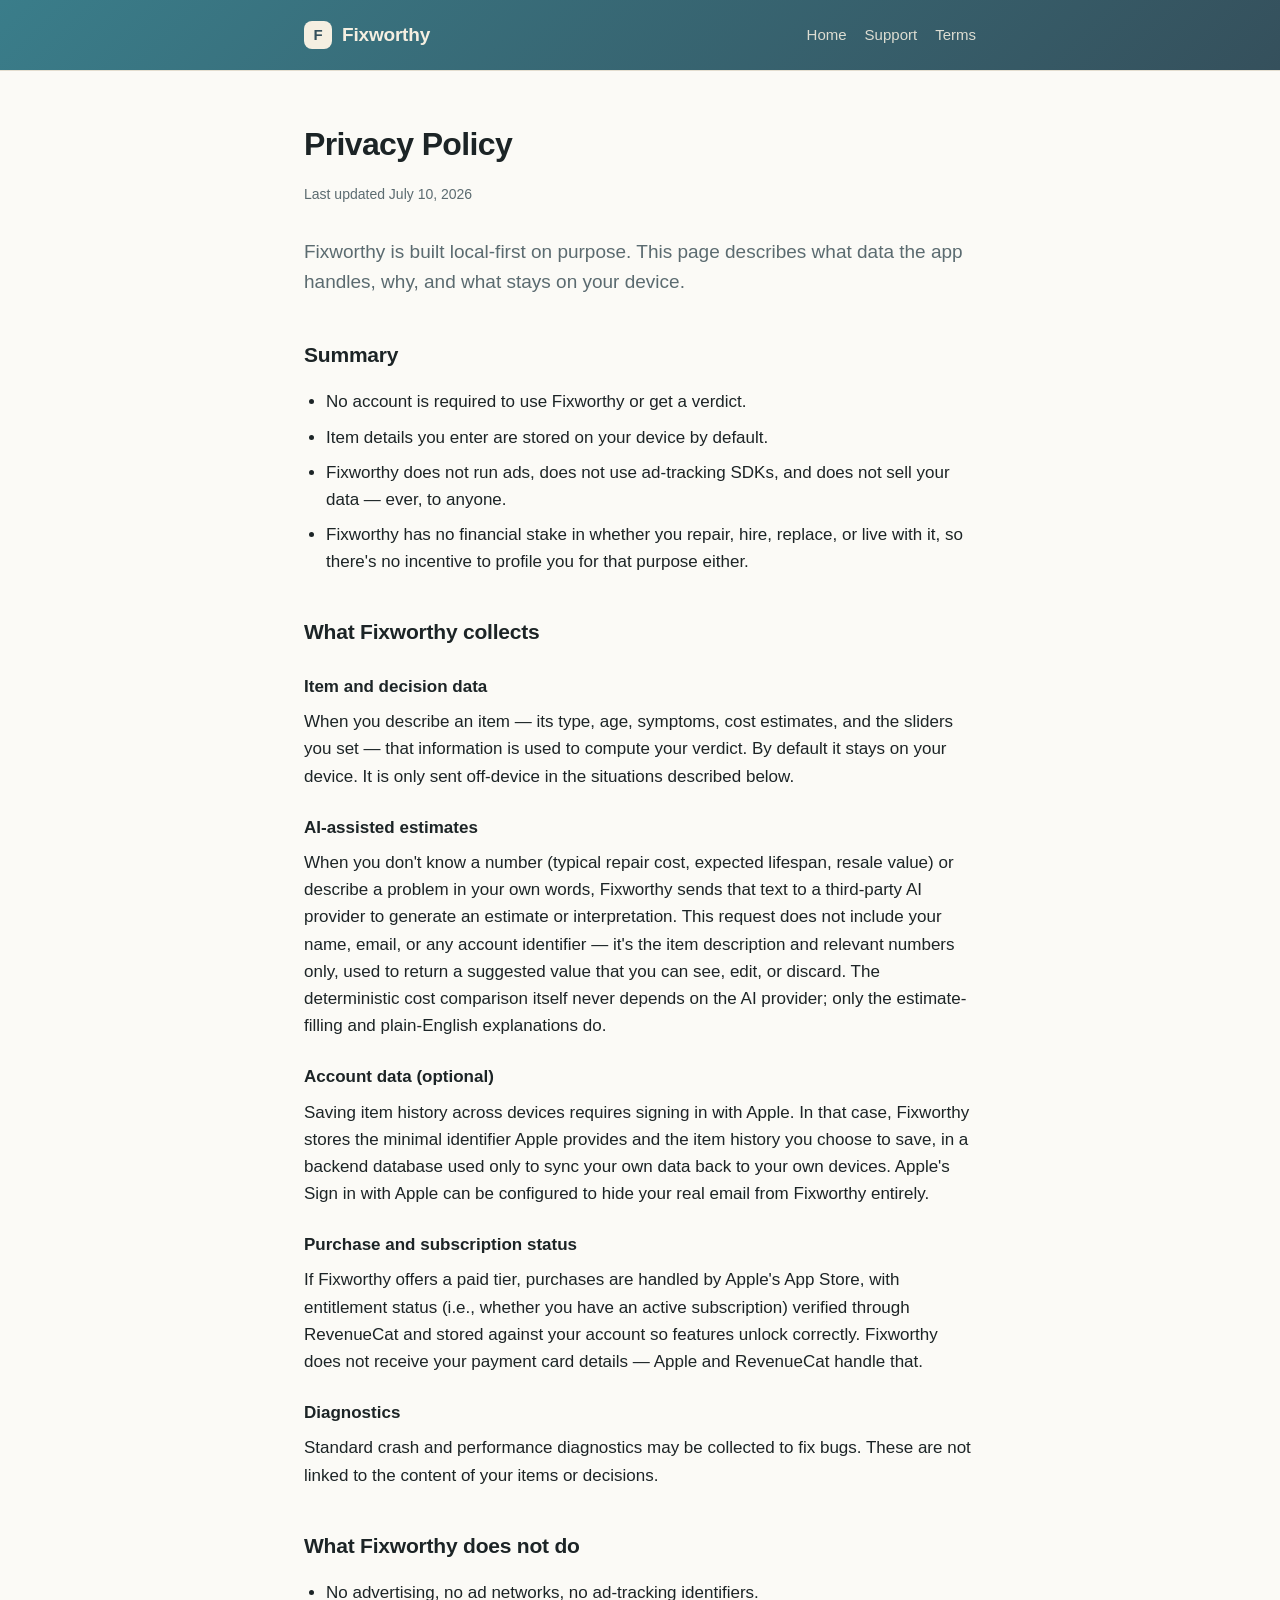
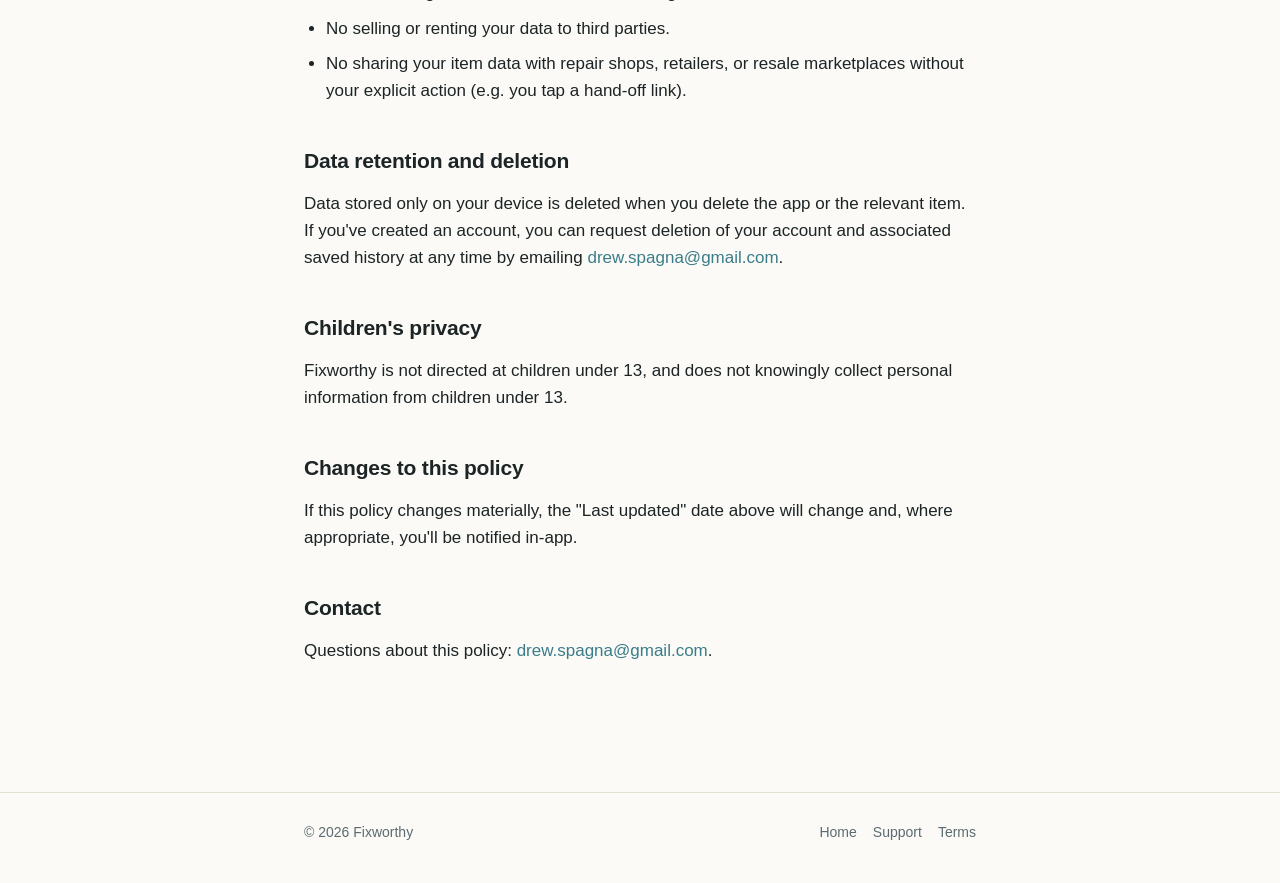
==== privacy.html @ 5b5fe251 "Add site pages: index, support, privacy, terms" ====
<!DOCTYPE html>
<html lang="en">
<head>
<meta charset="UTF-8">
<meta name="viewport" content="width=device-width, initial-scale=1.0">
<title>Privacy Policy — Fixworthy</title>
<meta name="description" content="How Fixworthy collects, uses, and protects your data.">
<link rel="stylesheet" href="style.css">
</head>
<body>

<header class="site">
  <div class="wrap">
    <div class="brand"><span class="mark">F</span> Fixworthy</div>
    <nav>
      <a href="index.html">Home</a>
      <a href="support.html">Support</a>
      <a href="terms.html">Terms</a>
    </nav>
  </div>
</header>

<main>
  <h1>Privacy Policy</h1>
  <p class="updated">Last updated July 10, 2026</p>

  <p class="lede">
    Fixworthy is built local-first on purpose. This page describes what data
    the app handles, why, and what stays on your device.
  </p>

  <h2>Summary</h2>
  <ul>
    <li>No account is required to use Fixworthy or get a verdict.</li>
    <li>Item details you enter are stored on your device by default.</li>
    <li>Fixworthy does not run ads, does not use ad-tracking SDKs, and does not sell your data — ever, to anyone.</li>
    <li>Fixworthy has no financial stake in whether you repair, hire, replace, or live with it, so there's no incentive to profile you for that purpose either.</li>
  </ul>

  <h2>What Fixworthy collects</h2>

  <h3>Item and decision data</h3>
  <p>
    When you describe an item — its type, age, symptoms, cost estimates, and
    the sliders you set — that information is used to compute your verdict.
    By default it stays on your device. It is only sent off-device in the
    situations described below.
  </p>

  <h3>AI-assisted estimates</h3>
  <p>
    When you don't know a number (typical repair cost, expected lifespan,
    resale value) or describe a problem in your own words, Fixworthy sends
    that text to a third-party AI provider to generate an estimate or
    interpretation. This request does not include your name, email, or any
    account identifier — it's the item description and relevant numbers only,
    used to return a suggested value that you can see, edit, or discard. The
    deterministic cost comparison itself never depends on the AI provider;
    only the estimate-filling and plain-English explanations do.
  </p>

  <h3>Account data (optional)</h3>
  <p>
    Saving item history across devices requires signing in with Apple. In that
    case, Fixworthy stores the minimal identifier Apple provides and the item
    history you choose to save, in a backend database used only to sync your
    own data back to your own devices. Apple's Sign in with Apple can be
    configured to hide your real email from Fixworthy entirely.
  </p>

  <h3>Purchase and subscription status</h3>
  <p>
    If Fixworthy offers a paid tier, purchases are handled by Apple's App
    Store, with entitlement status (i.e., whether you have an active
    subscription) verified through RevenueCat and stored against your account
    so features unlock correctly. Fixworthy does not receive your payment
    card details — Apple and RevenueCat handle that.
  </p>

  <h3>Diagnostics</h3>
  <p>
    Standard crash and performance diagnostics may be collected to fix bugs.
    These are not linked to the content of your items or decisions.
  </p>

  <h2>What Fixworthy does not do</h2>
  <ul>
    <li>No advertising, no ad networks, no ad-tracking identifiers.</li>
    <li>No selling or renting your data to third parties.</li>
    <li>No sharing your item data with repair shops, retailers, or resale marketplaces without your explicit action (e.g. you tap a hand-off link).</li>
  </ul>

  <h2>Data retention and deletion</h2>
  <p>
    Data stored only on your device is deleted when you delete the app or the
    relevant item. If you've created an account, you can request deletion of
    your account and associated saved history at any time by emailing
    <a href="mailto:drew.spagna@gmail.com">drew.spagna@gmail.com</a>.
  </p>

  <h2>Children's privacy</h2>
  <p>
    Fixworthy is not directed at children under 13, and does not knowingly
    collect personal information from children under 13.
  </p>

  <h2>Changes to this policy</h2>
  <p>
    If this policy changes materially, the "Last updated" date above will
    change and, where appropriate, you'll be notified in-app.
  </p>

  <h2>Contact</h2>
  <p>
    Questions about this policy: <a href="mailto:drew.spagna@gmail.com">drew.spagna@gmail.com</a>.
  </p>
</main>

<footer class="site">
  <div class="wrap">
    <div>&copy; 2026 Fixworthy</div>
    <nav>
      <a href="index.html">Home</a>
      <a href="support.html">Support</a>
      <a href="terms.html">Terms</a>
    </nav>
  </div>
</footer>

</body>
</html>
---- style.css ----
:root {
  --teal: #3A7D8A;
  --slate: #35505C;
  --cream: #F5EFE1;
  --ink: #1c2426;
  --muted: #5b6b70;
  --border: #e4ded0;
  --bg: #fbfaf6;
  --max: 720px;
}

* { box-sizing: border-box; }

html { -webkit-text-size-adjust: 100%; }

body {
  margin: 0;
  background: var(--bg);
  color: var(--ink);
  font-family: -apple-system, BlinkMacSystemFont, "Segoe UI", Roboto, Helvetica, Arial, sans-serif;
  line-height: 1.6;
  font-size: 17px;
}

a { color: var(--teal); text-decoration: none; }
a:hover { text-decoration: underline; }

header.site {
  border-bottom: 1px solid var(--border);
  background: linear-gradient(135deg, var(--teal), var(--slate));
}

header.site .wrap {
  max-width: var(--max);
  margin: 0 auto;
  padding: 20px 24px;
  display: flex;
  align-items: center;
  justify-content: space-between;
}

header.site .brand {
  display: flex;
  align-items: center;
  gap: 10px;
  color: var(--cream);
  font-weight: 700;
  font-size: 19px;
  letter-spacing: -0.01em;
}

header.site .mark {
  width: 28px;
  height: 28px;
  border-radius: 8px;
  background: var(--cream);
  color: var(--slate);
  display: flex;
  align-items: center;
  justify-content: center;
  font-weight: 800;
  font-size: 15px;
  flex: none;
}

header.site nav {
  display: flex;
  gap: 18px;
  font-size: 15px;
}

header.site nav a {
  color: var(--cream);
  opacity: 0.88;
}
header.site nav a:hover { opacity: 1; }

main {
  max-width: var(--max);
  margin: 0 auto;
  padding: 48px 24px 72px;
}

h1 {
  font-size: 32px;
  letter-spacing: -0.02em;
  margin: 0 0 12px;
}

h2 {
  font-size: 21px;
  margin: 40px 0 12px;
  letter-spacing: -0.01em;
}

h3 {
  font-size: 17px;
  margin: 24px 0 8px;
}

p { margin: 0 0 16px; color: var(--ink); }
.muted { color: var(--muted); }

.lede {
  font-size: 19px;
  color: var(--muted);
  margin-bottom: 28px;
}

.card {
  background: #fff;
  border: 1px solid var(--border);
  border-radius: 14px;
  padding: 24px;
  margin: 16px 0;
}

.badge {
  display: inline-block;
  background: rgba(58, 125, 138, 0.1);
  color: var(--teal);
  border: 1px solid rgba(58, 125, 138, 0.25);
  border-radius: 999px;
  padding: 5px 14px;
  font-size: 13px;
  font-weight: 600;
  margin-bottom: 20px;
}

.paths {
  display: grid;
  grid-template-columns: repeat(2, 1fr);
  gap: 12px;
  margin: 24px 0 32px;
}
@media (max-width: 480px) {
  .paths { grid-template-columns: 1fr; }
}

.path {
  border: 1px solid var(--border);
  border-radius: 12px;
  padding: 16px 18px;
  background: #fff;
}
.path .name {
  font-weight: 700;
  font-size: 15px;
  margin-bottom: 4px;
}
.path .desc {
  font-size: 14px;
  color: var(--muted);
}

.cta {
  display: inline-block;
  background: var(--slate);
  color: var(--cream);
  padding: 13px 26px;
  border-radius: 10px;
  font-weight: 600;
  font-size: 15px;
}
.cta:hover { text-decoration: none; background: var(--teal); }

ul, ol { padding-left: 22px; }
li { margin-bottom: 8px; }

hr {
  border: none;
  border-top: 1px solid var(--border);
  margin: 32px 0;
}

footer.site {
  border-top: 1px solid var(--border);
  margin-top: 40px;
}
footer.site .wrap {
  max-width: var(--max);
  margin: 0 auto;
  padding: 28px 24px 40px;
  display: flex;
  justify-content: space-between;
  flex-wrap: wrap;
  gap: 12px;
  font-size: 14px;
  color: var(--muted);
}
footer.site nav { display: flex; gap: 16px; }
footer.site nav a { color: var(--muted); }

.updated {
  font-size: 14px;
  color: var(--muted);
  margin-bottom: 32px;
}

code {
  background: rgba(53, 80, 92, 0.08);
  padding: 1px 6px;
  border-radius: 4px;
  font-size: 0.92em;
}
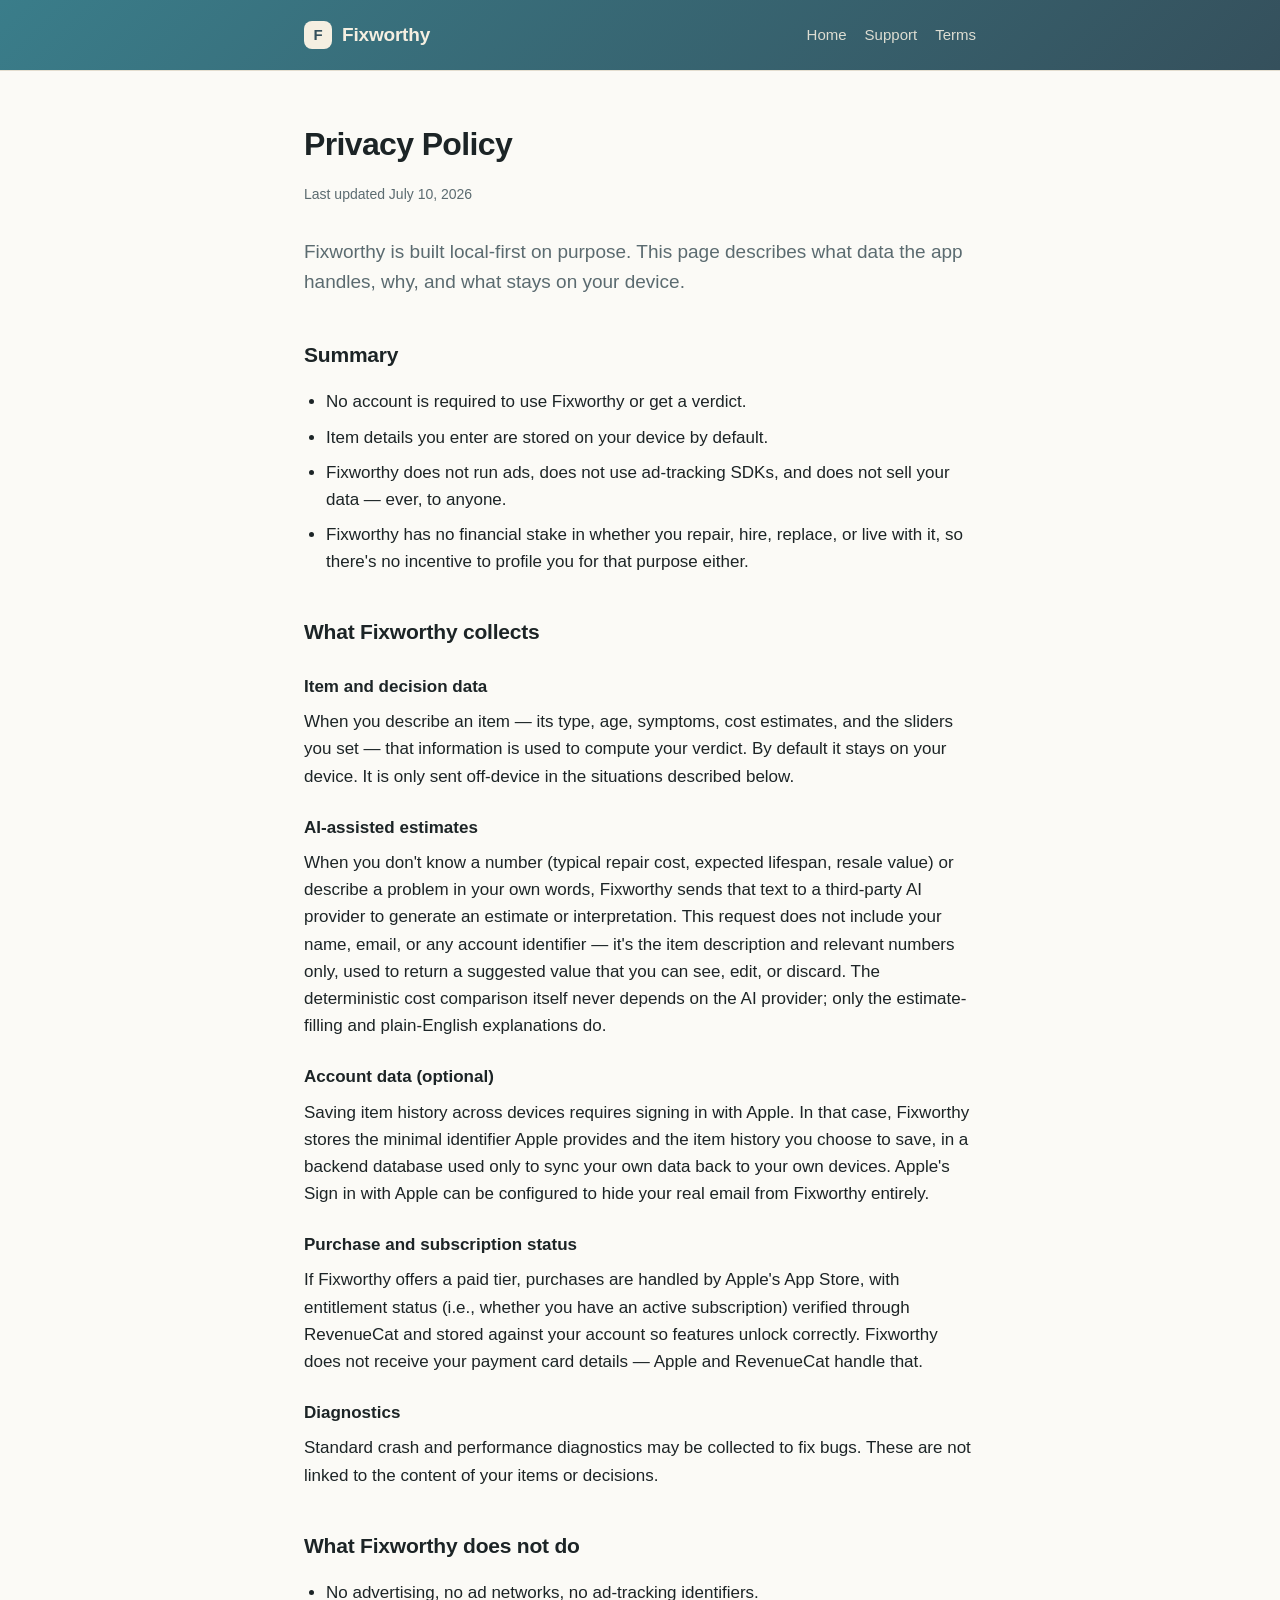
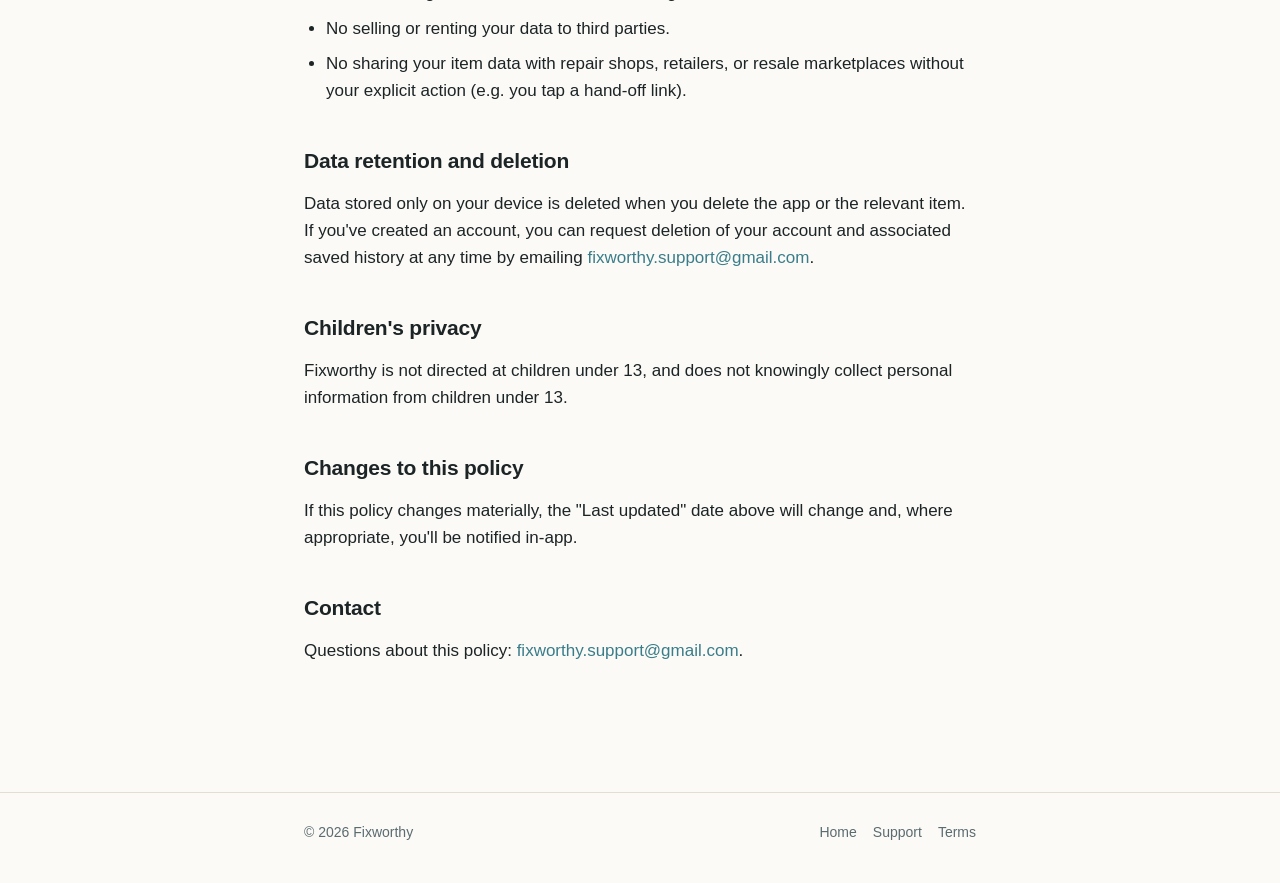
==== commit ef39bdb9: "Update support email to fixworthy.support@gmail.com" ====
--- a/privacy.html
+++ b/privacy.html
@@ -95,7 +95,7 @@
     Data stored only on your device is deleted when you delete the app or the
     relevant item. If you've created an account, you can request deletion of
     your account and associated saved history at any time by emailing
-    <a href="mailto:drew.spagna@gmail.com">drew.spagna@gmail.com</a>.
+    <a href="mailto:fixworthy.support@gmail.com">fixworthy.support@gmail.com</a>.
   </p>
 
   <h2>Children's privacy</h2>
@@ -112,7 +112,7 @@
 
   <h2>Contact</h2>
   <p>
-    Questions about this policy: <a href="mailto:drew.spagna@gmail.com">drew.spagna@gmail.com</a>.
+    Questions about this policy: <a href="mailto:fixworthy.support@gmail.com">fixworthy.support@gmail.com</a>.
   </p>
 </main>
 
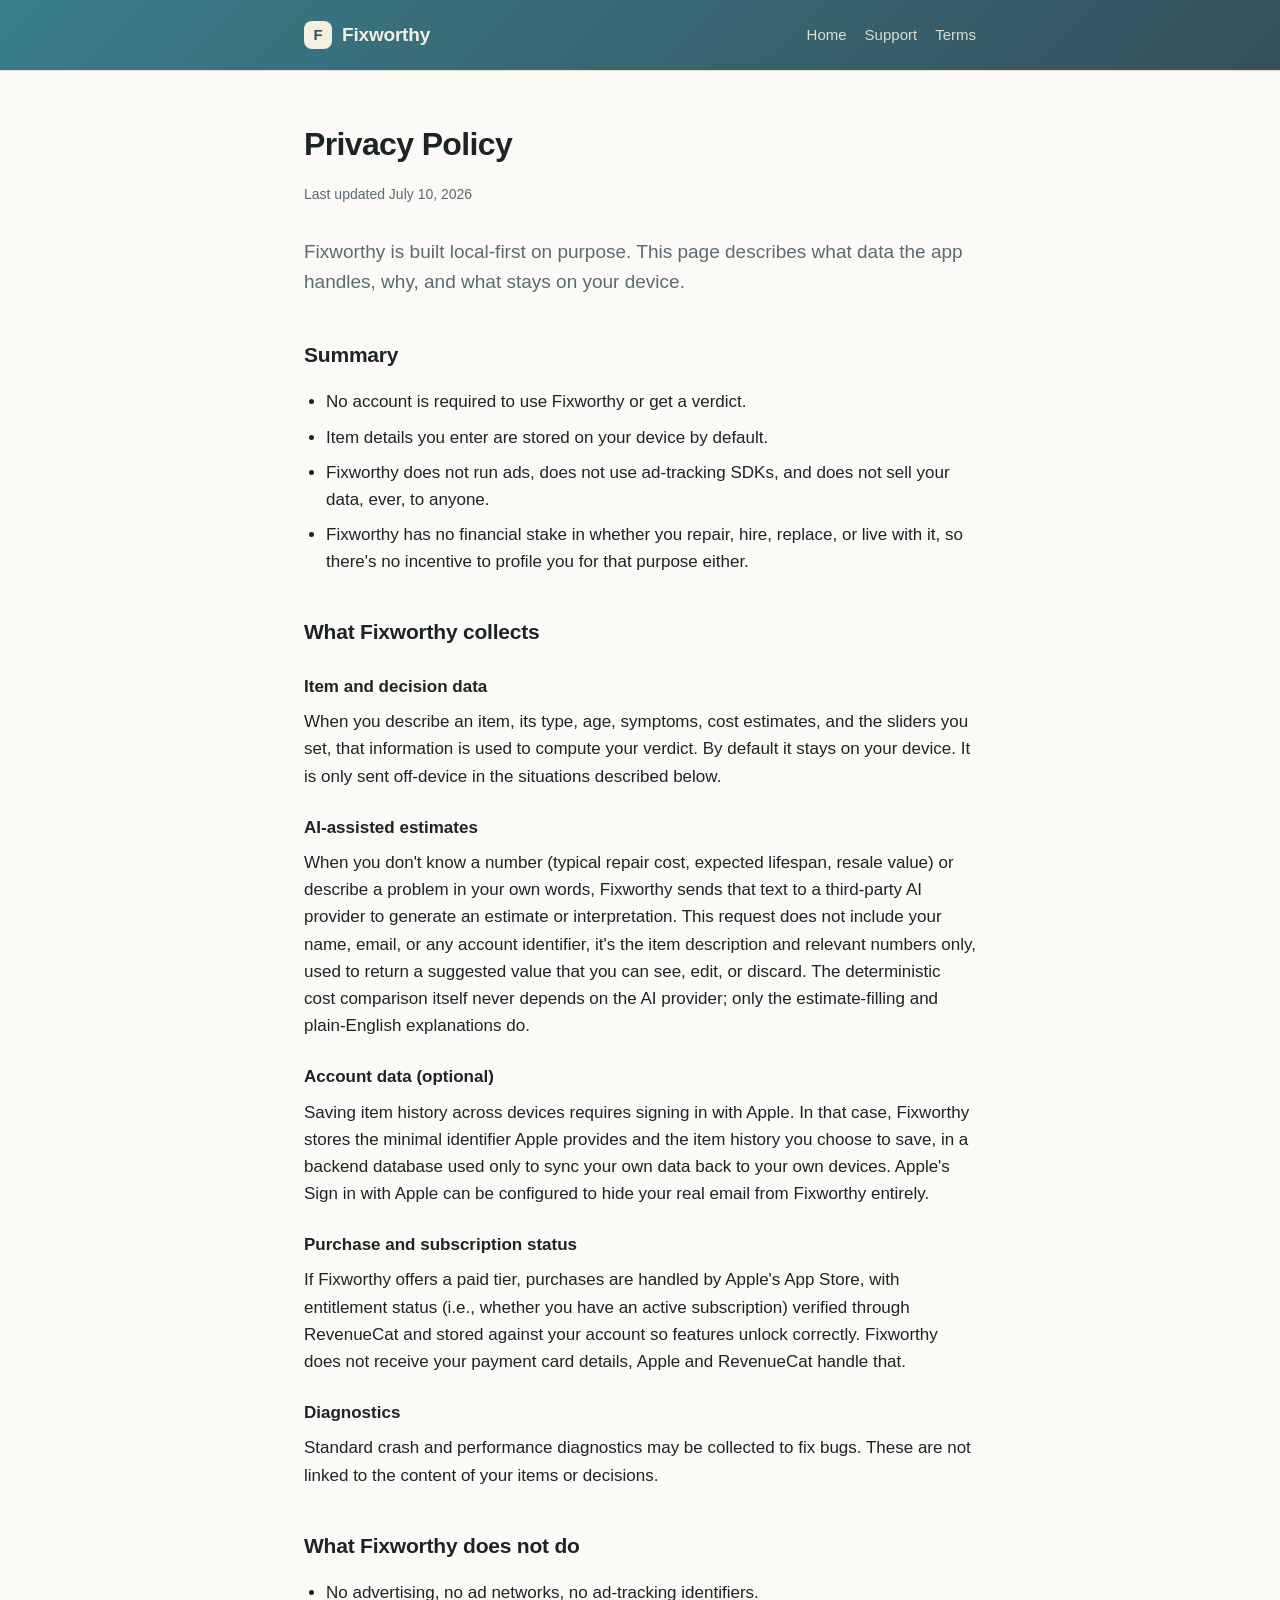
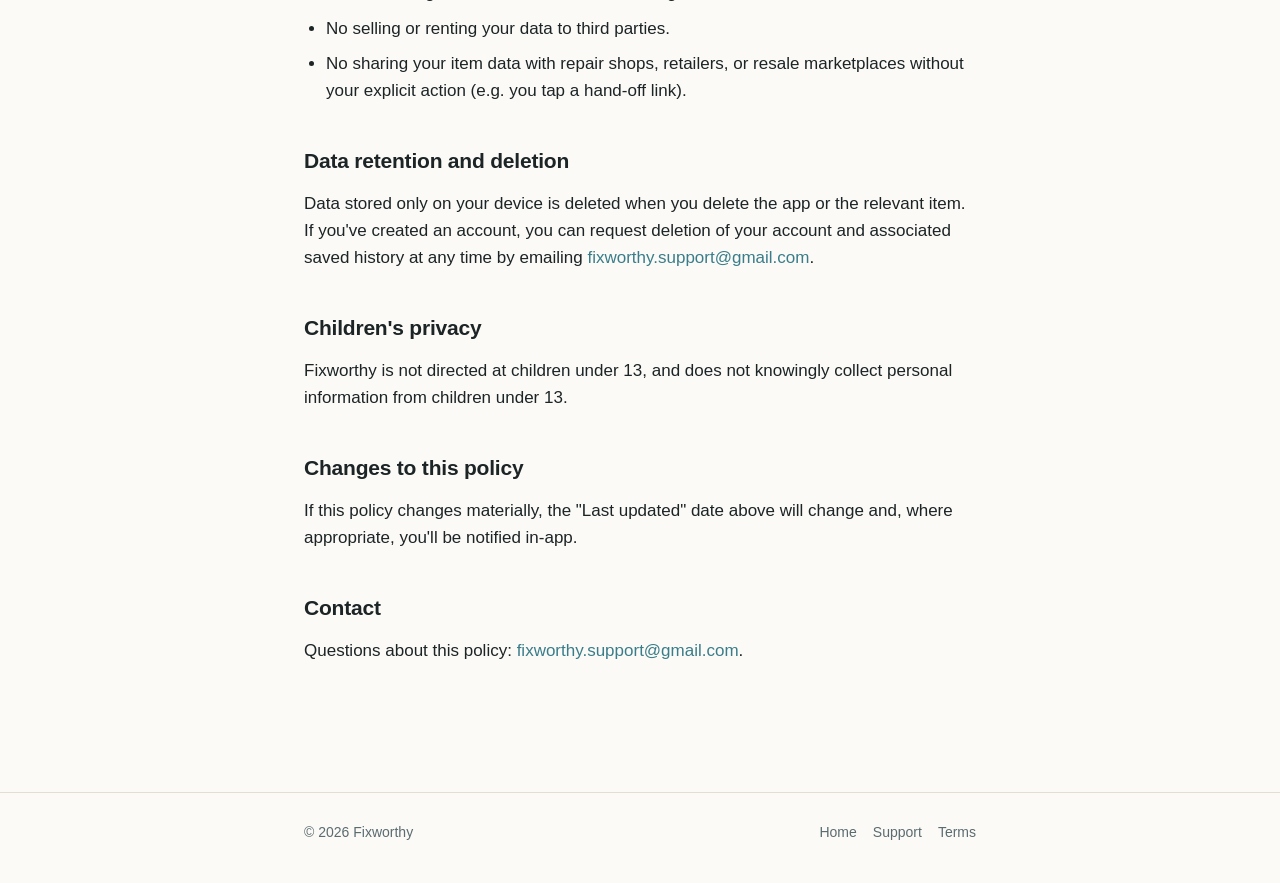
==== commit 411e61ea: "Remove em dashes from pages" ====
--- a/privacy.html
+++ b/privacy.html
@@ -3,7 +3,7 @@
 <head>
 <meta charset="UTF-8">
 <meta name="viewport" content="width=device-width, initial-scale=1.0">
-<title>Privacy Policy — Fixworthy</title>
+<title>Privacy Policy - Fixworthy</title>
 <meta name="description" content="How Fixworthy collects, uses, and protects your data.">
 <link rel="stylesheet" href="style.css">
 </head>
@@ -33,7 +33,7 @@
   <ul>
     <li>No account is required to use Fixworthy or get a verdict.</li>
     <li>Item details you enter are stored on your device by default.</li>
-    <li>Fixworthy does not run ads, does not use ad-tracking SDKs, and does not sell your data — ever, to anyone.</li>
+    <li>Fixworthy does not run ads, does not use ad-tracking SDKs, and does not sell your data, ever, to anyone.</li>
     <li>Fixworthy has no financial stake in whether you repair, hire, replace, or live with it, so there's no incentive to profile you for that purpose either.</li>
   </ul>
 
@@ -41,8 +41,8 @@
 
   <h3>Item and decision data</h3>
   <p>
-    When you describe an item — its type, age, symptoms, cost estimates, and
-    the sliders you set — that information is used to compute your verdict.
+    When you describe an item, its type, age, symptoms, cost estimates, and
+    the sliders you set, that information is used to compute your verdict.
     By default it stays on your device. It is only sent off-device in the
     situations described below.
   </p>
@@ -53,7 +53,7 @@
     resale value) or describe a problem in your own words, Fixworthy sends
     that text to a third-party AI provider to generate an estimate or
     interpretation. This request does not include your name, email, or any
-    account identifier — it's the item description and relevant numbers only,
+    account identifier, it's the item description and relevant numbers only,
     used to return a suggested value that you can see, edit, or discard. The
     deterministic cost comparison itself never depends on the AI provider;
     only the estimate-filling and plain-English explanations do.
@@ -74,7 +74,7 @@
     Store, with entitlement status (i.e., whether you have an active
     subscription) verified through RevenueCat and stored against your account
     so features unlock correctly. Fixworthy does not receive your payment
-    card details — Apple and RevenueCat handle that.
+    card details, Apple and RevenueCat handle that.
   </p>
 
   <h3>Diagnostics</h3>
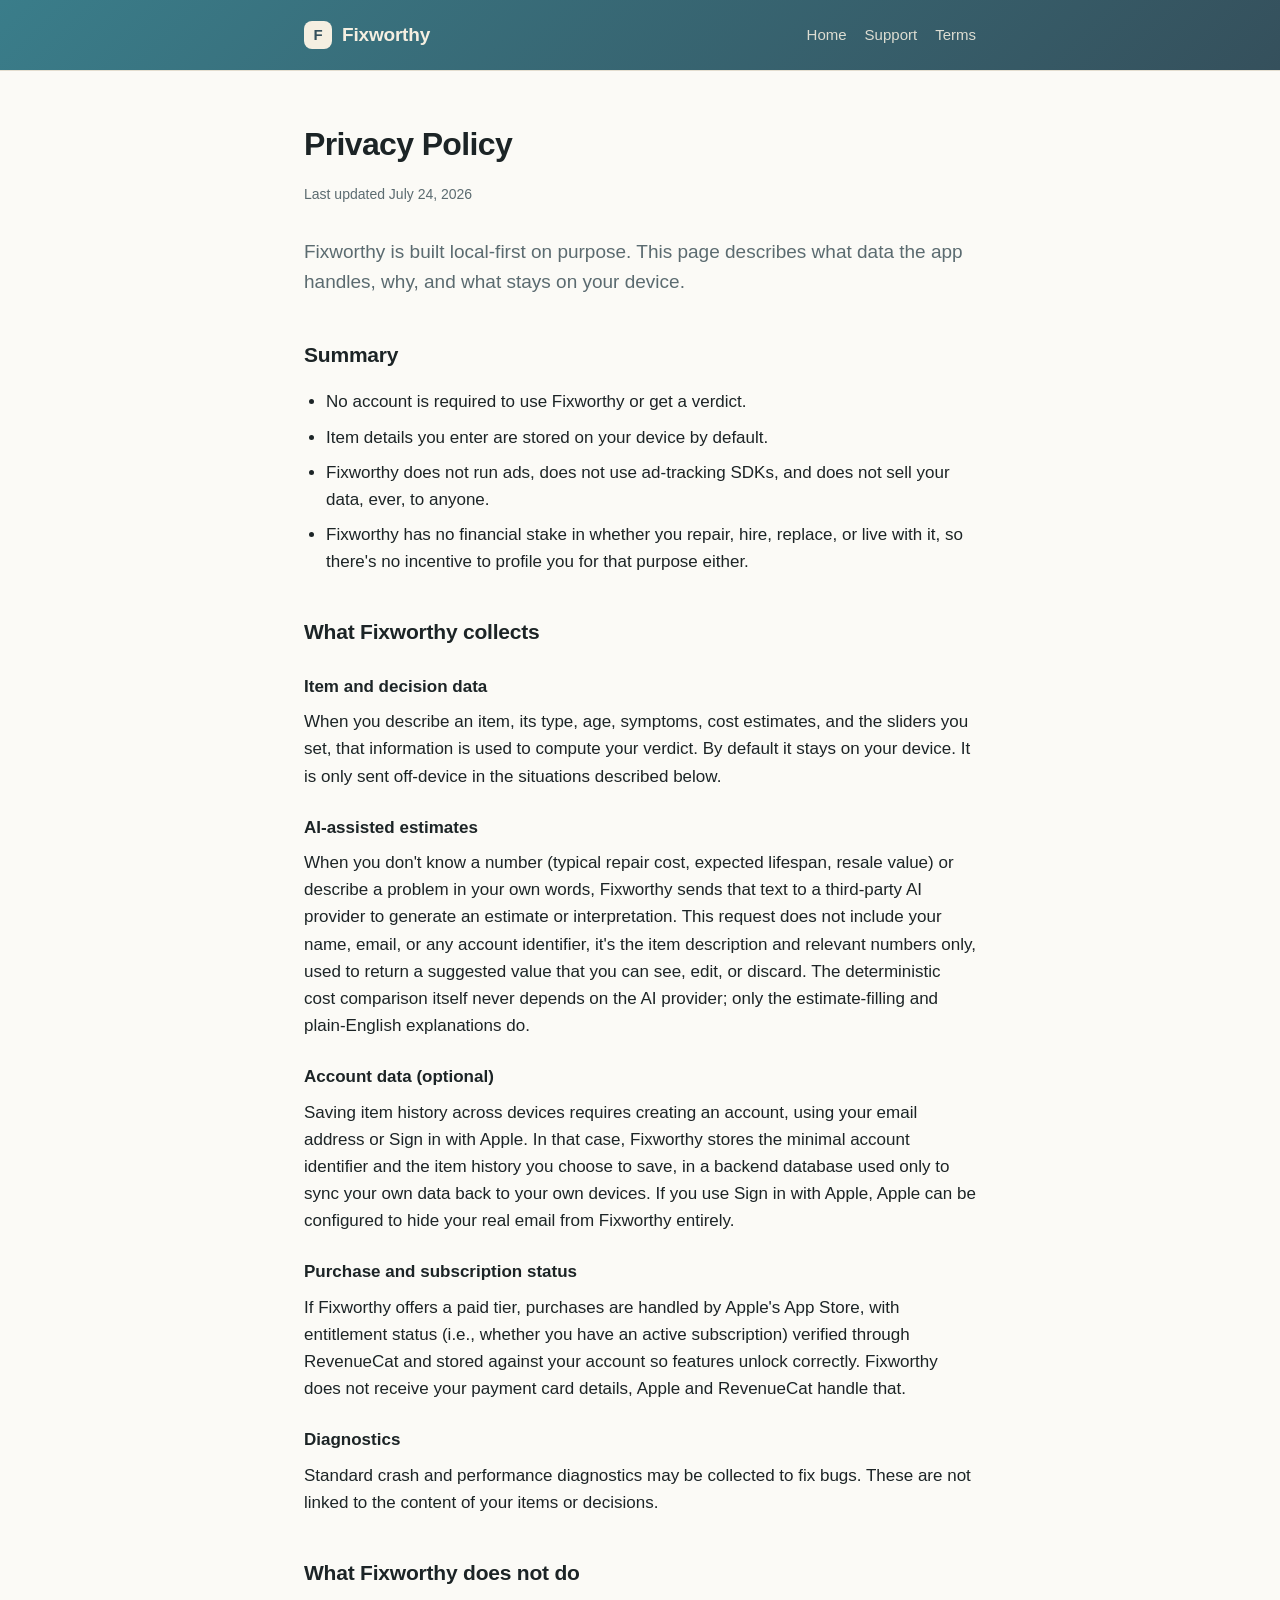
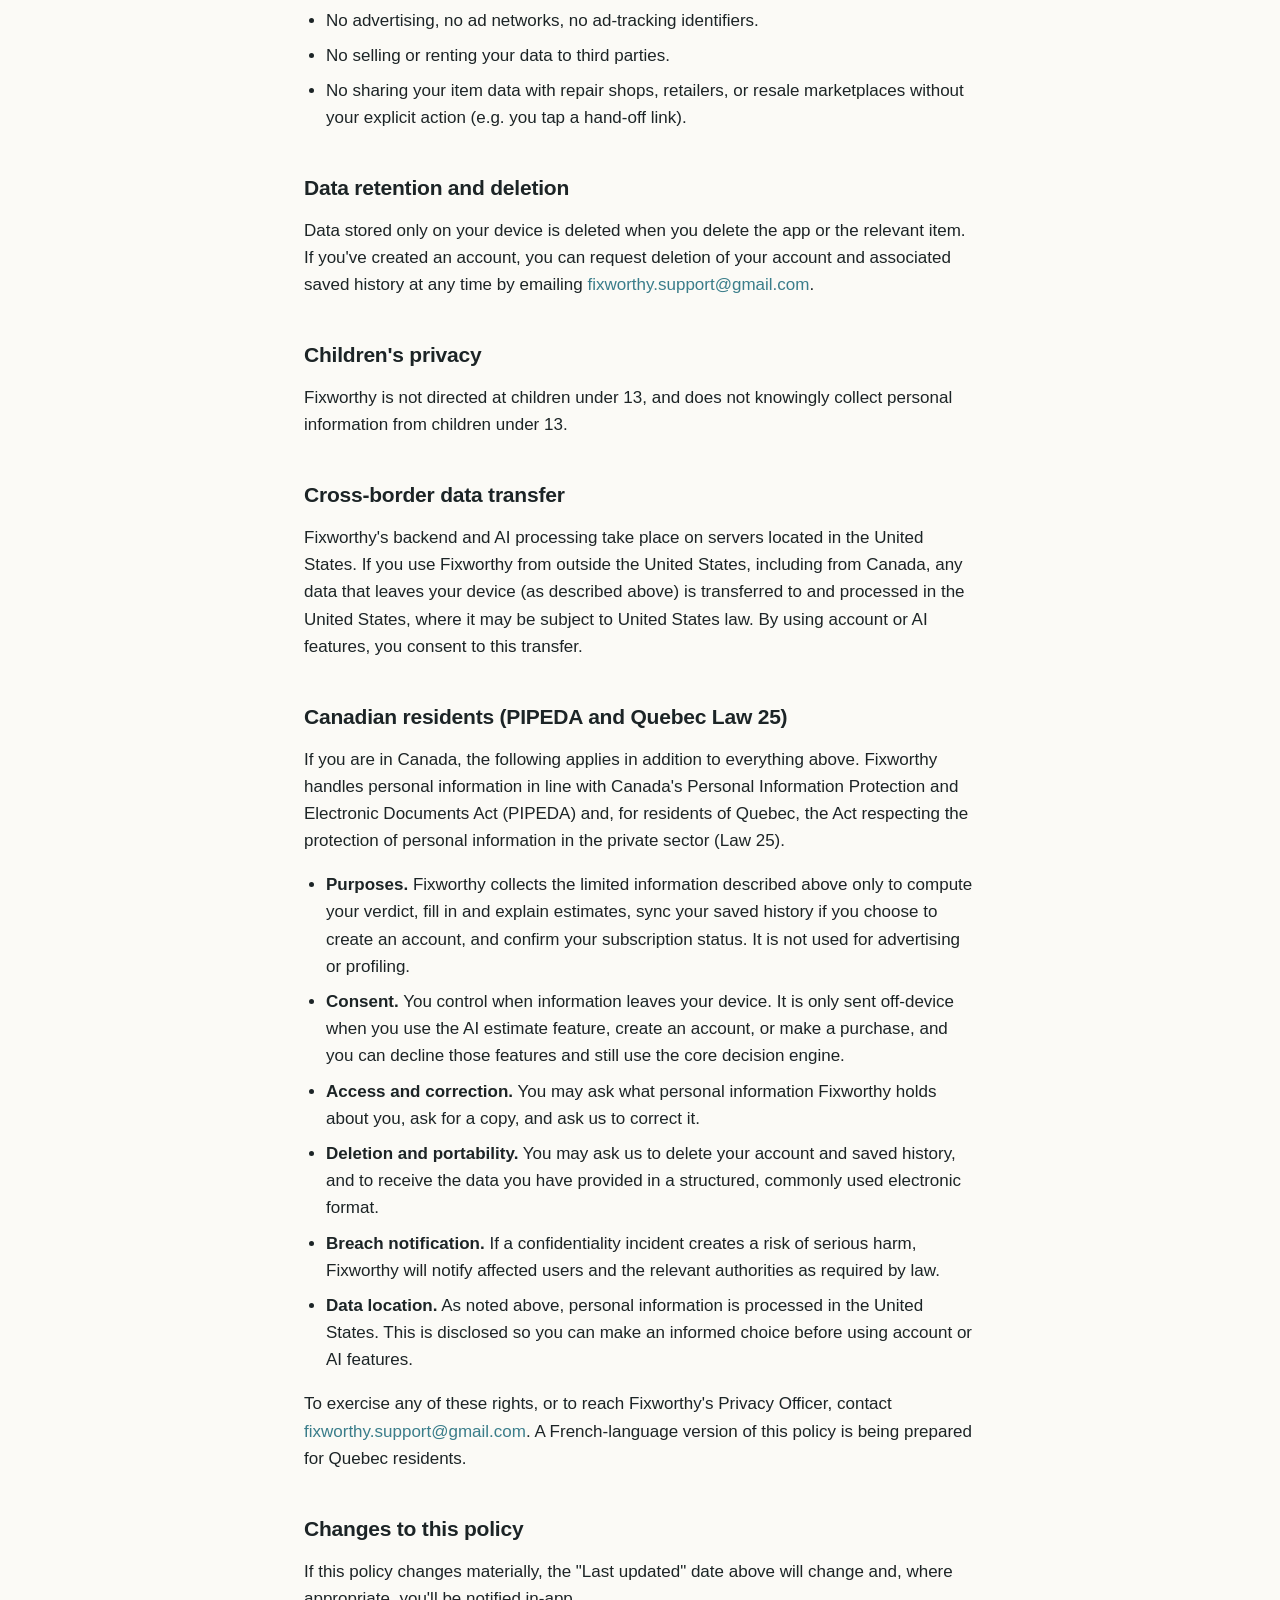
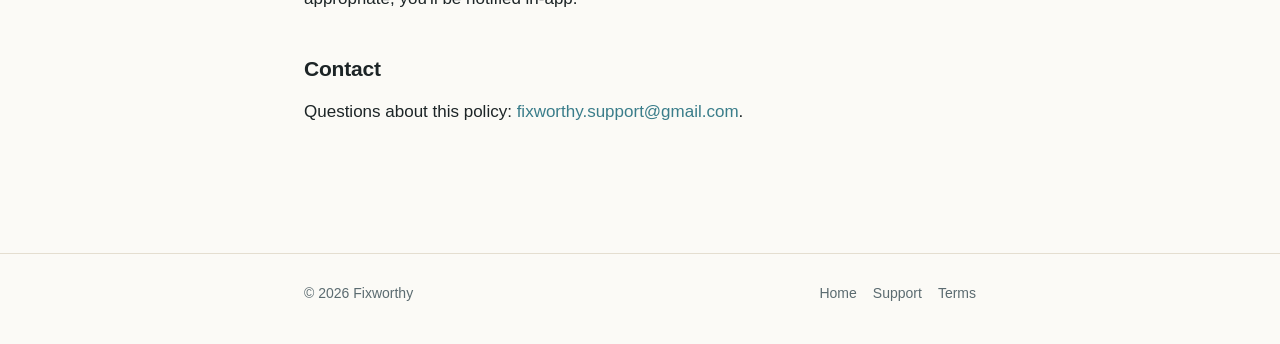
==== commit 15a528f9: "Add Canadian privacy disclosures (PIPEDA, Quebec Law 25) to privacy and terms" ====
--- a/privacy.html
+++ b/privacy.html
@@ -22,7 +22,7 @@
 
 <main>
   <h1>Privacy Policy</h1>
-  <p class="updated">Last updated July 10, 2026</p>
+  <p class="updated">Last updated July 24, 2026</p>
 
   <p class="lede">
     Fixworthy is built local-first on purpose. This page describes what data
@@ -61,11 +61,12 @@
 
   <h3>Account data (optional)</h3>
   <p>
-    Saving item history across devices requires signing in with Apple. In that
-    case, Fixworthy stores the minimal identifier Apple provides and the item
-    history you choose to save, in a backend database used only to sync your
-    own data back to your own devices. Apple's Sign in with Apple can be
-    configured to hide your real email from Fixworthy entirely.
+    Saving item history across devices requires creating an account, using
+    your email address or Sign in with Apple. In that case, Fixworthy stores
+    the minimal account identifier and the item history you choose to save, in
+    a backend database used only to sync your own data back to your own
+    devices. If you use Sign in with Apple, Apple can be configured to hide
+    your real email from Fixworthy entirely.
   </p>
 
   <h3>Purchase and subscription status</h3>
@@ -104,6 +105,40 @@
     collect personal information from children under 13.
   </p>
 
+  <h2>Cross-border data transfer</h2>
+  <p>
+    Fixworthy's backend and AI processing take place on servers located in the
+    United States. If you use Fixworthy from outside the United States,
+    including from Canada, any data that leaves your device (as described
+    above) is transferred to and processed in the United States, where it may
+    be subject to United States law. By using account or AI features, you
+    consent to this transfer.
+  </p>
+
+  <h2>Canadian residents (PIPEDA and Quebec Law 25)</h2>
+  <p>
+    If you are in Canada, the following applies in addition to everything
+    above. Fixworthy handles personal information in line with Canada's
+    Personal Information Protection and Electronic Documents Act (PIPEDA) and,
+    for residents of Quebec, the Act respecting the protection of personal
+    information in the private sector (Law 25).
+  </p>
+  <ul>
+    <li><strong>Purposes.</strong> Fixworthy collects the limited information described above only to compute your verdict, fill in and explain estimates, sync your saved history if you choose to create an account, and confirm your subscription status. It is not used for advertising or profiling.</li>
+    <li><strong>Consent.</strong> You control when information leaves your device. It is only sent off-device when you use the AI estimate feature, create an account, or make a purchase, and you can decline those features and still use the core decision engine.</li>
+    <li><strong>Access and correction.</strong> You may ask what personal information Fixworthy holds about you, ask for a copy, and ask us to correct it.</li>
+    <li><strong>Deletion and portability.</strong> You may ask us to delete your account and saved history, and to receive the data you have provided in a structured, commonly used electronic format.</li>
+    <li><strong>Breach notification.</strong> If a confidentiality incident creates a risk of serious harm, Fixworthy will notify affected users and the relevant authorities as required by law.</li>
+    <li><strong>Data location.</strong> As noted above, personal information is processed in the United States. This is disclosed so you can make an informed choice before using account or AI features.</li>
+  </ul>
+  <p>
+    To exercise any of these rights, or to reach Fixworthy's Privacy Officer,
+    contact
+    <a href="mailto:fixworthy.support@gmail.com">fixworthy.support@gmail.com</a>.
+    A French-language version of this policy is being prepared for Quebec
+    residents.
+  </p>
+
   <h2>Changes to this policy</h2>
   <p>
     If this policy changes materially, the "Last updated" date above will
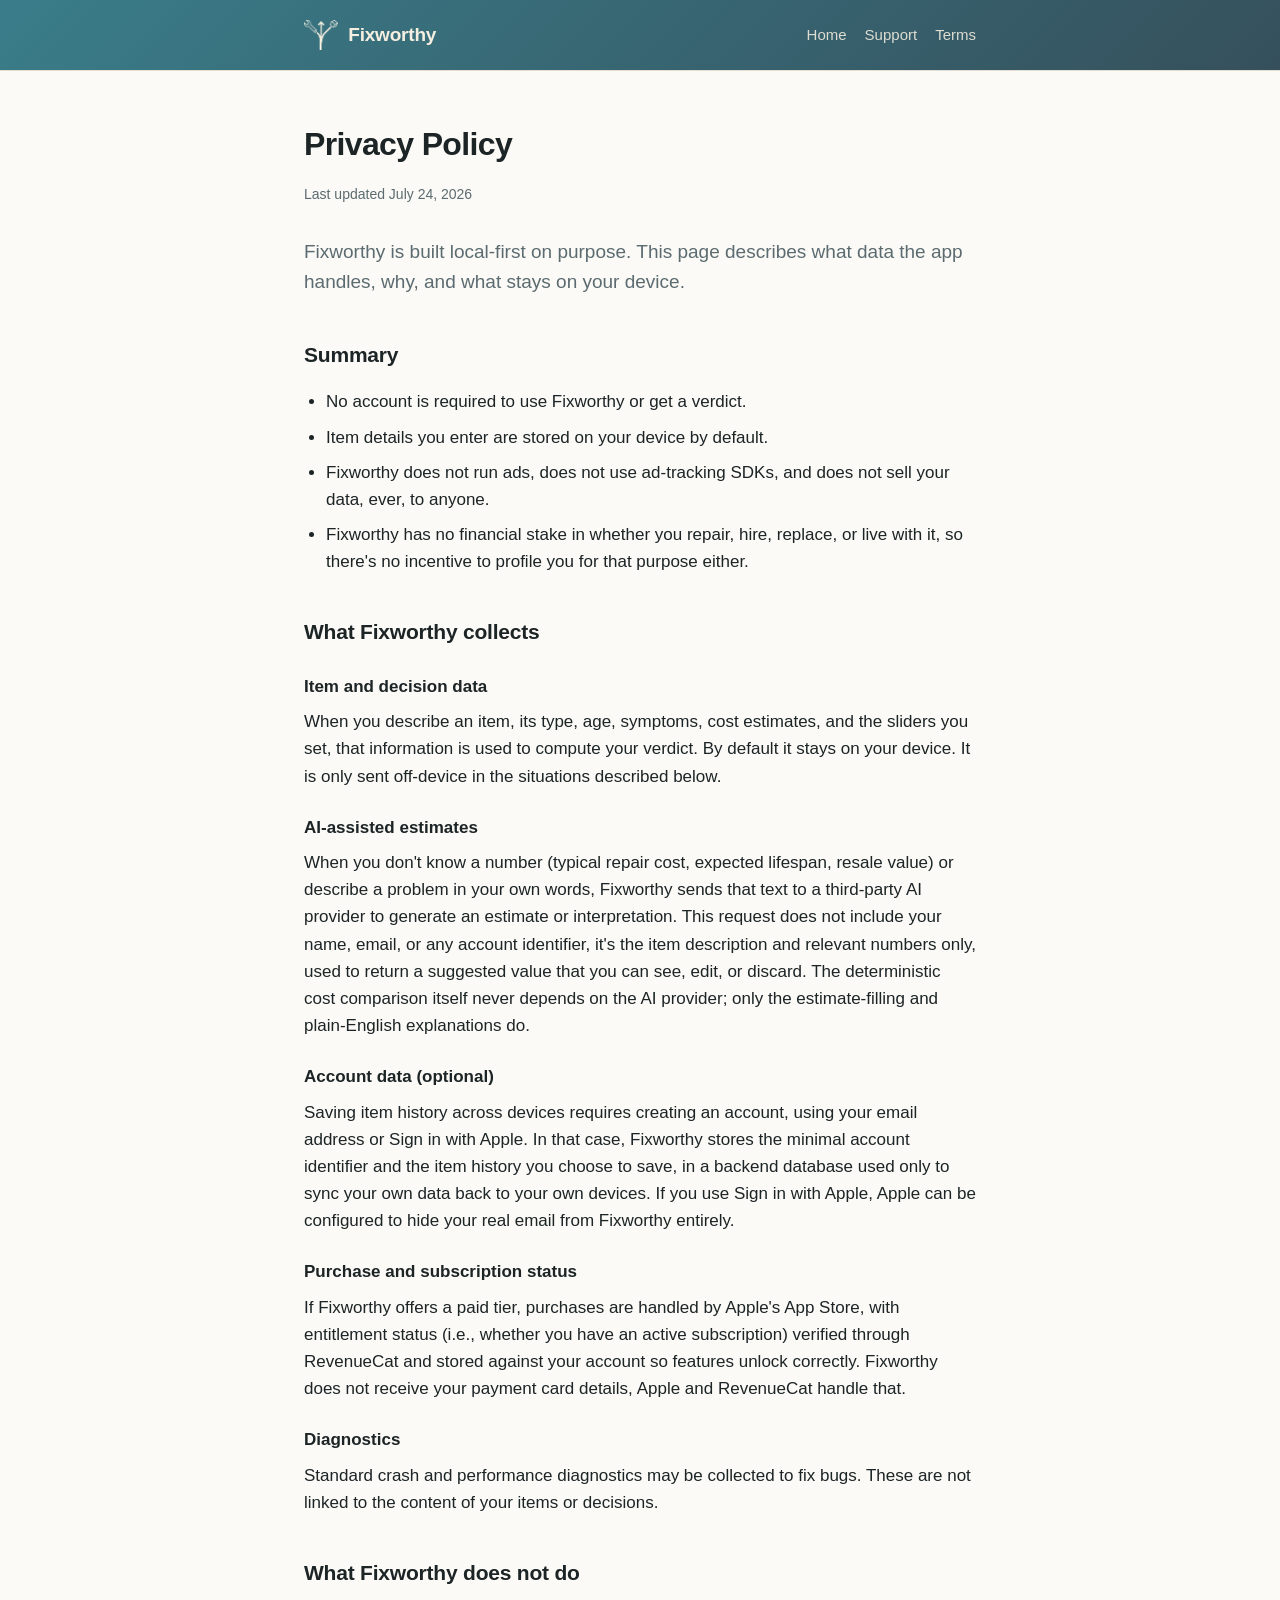
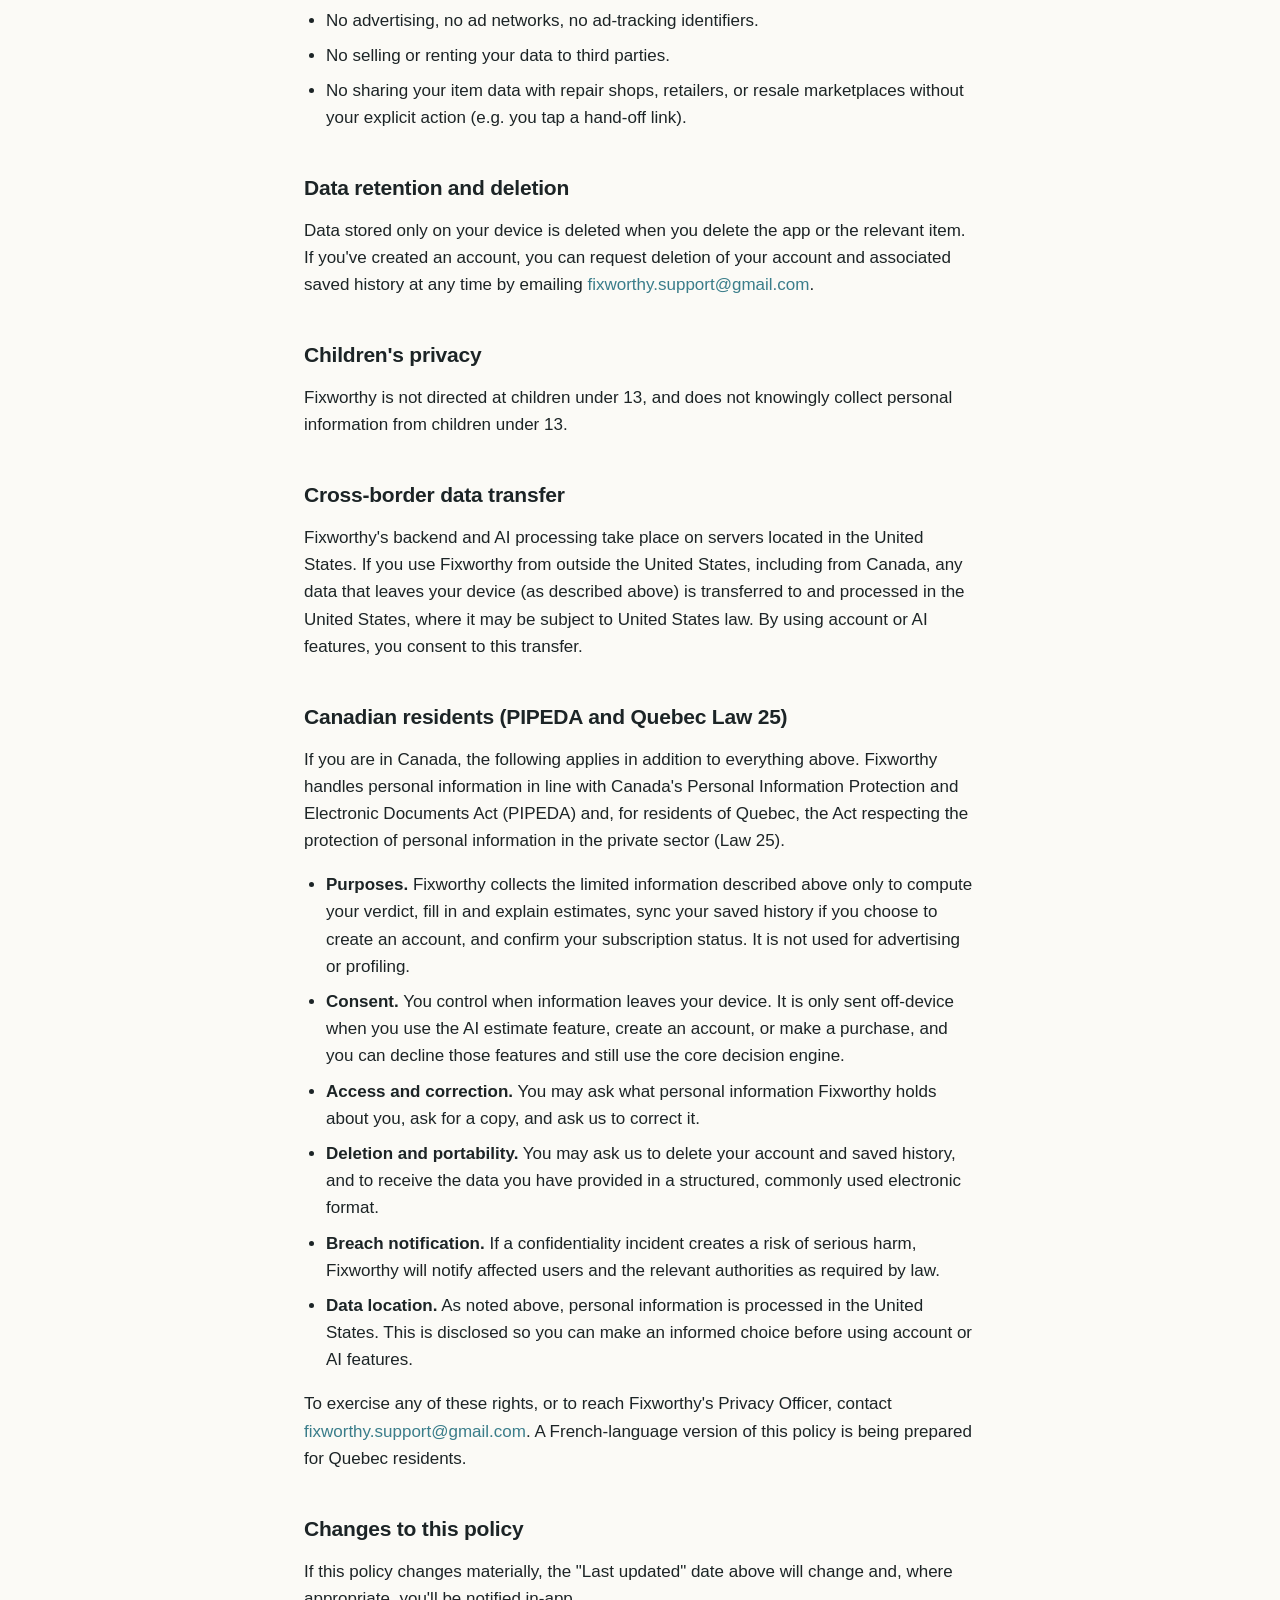
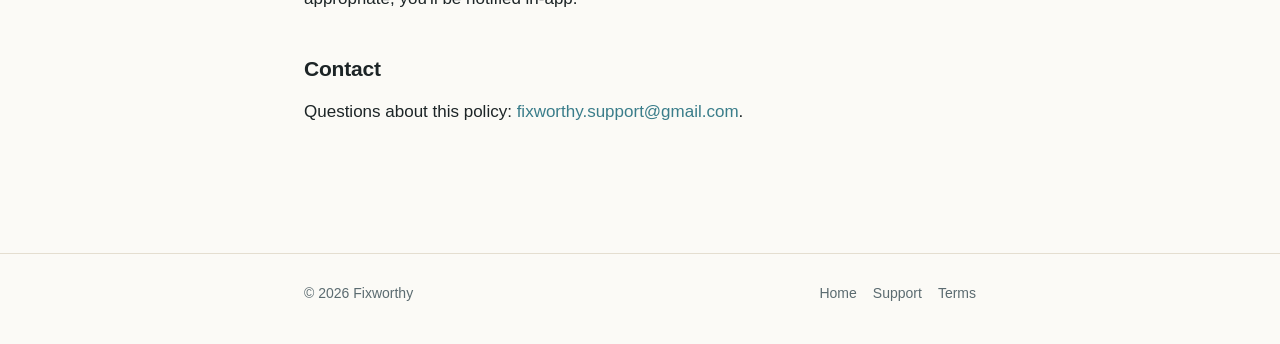
==== commit 32165932: "Add hero logo to site header; launch CTA and live App Store badge" ====
--- a/privacy.html
+++ b/privacy.html
@@ -11,7 +11,7 @@
 
 <header class="site">
   <div class="wrap">
-    <div class="brand"><span class="mark">F</span> Fixworthy</div>
+    <div class="brand"><img class="logo" src="fixworthy-logo.png" alt="Fixworthy logo"> Fixworthy</div>
     <nav>
       <a href="index.html">Home</a>
       <a href="support.html">Support</a>
--- a/style.css
+++ b/style.css
@@ -49,18 +49,11 @@
   letter-spacing: -0.01em;
 }
 
-header.site .mark {
-  width: 28px;
-  height: 28px;
-  border-radius: 8px;
-  background: var(--cream);
-  color: var(--slate);
-  display: flex;
-  align-items: center;
-  justify-content: center;
-  font-weight: 800;
-  font-size: 15px;
+header.site .logo {
+  height: 30px;
+  width: auto;
   flex: none;
+  display: block;
 }
 
 header.site nav {
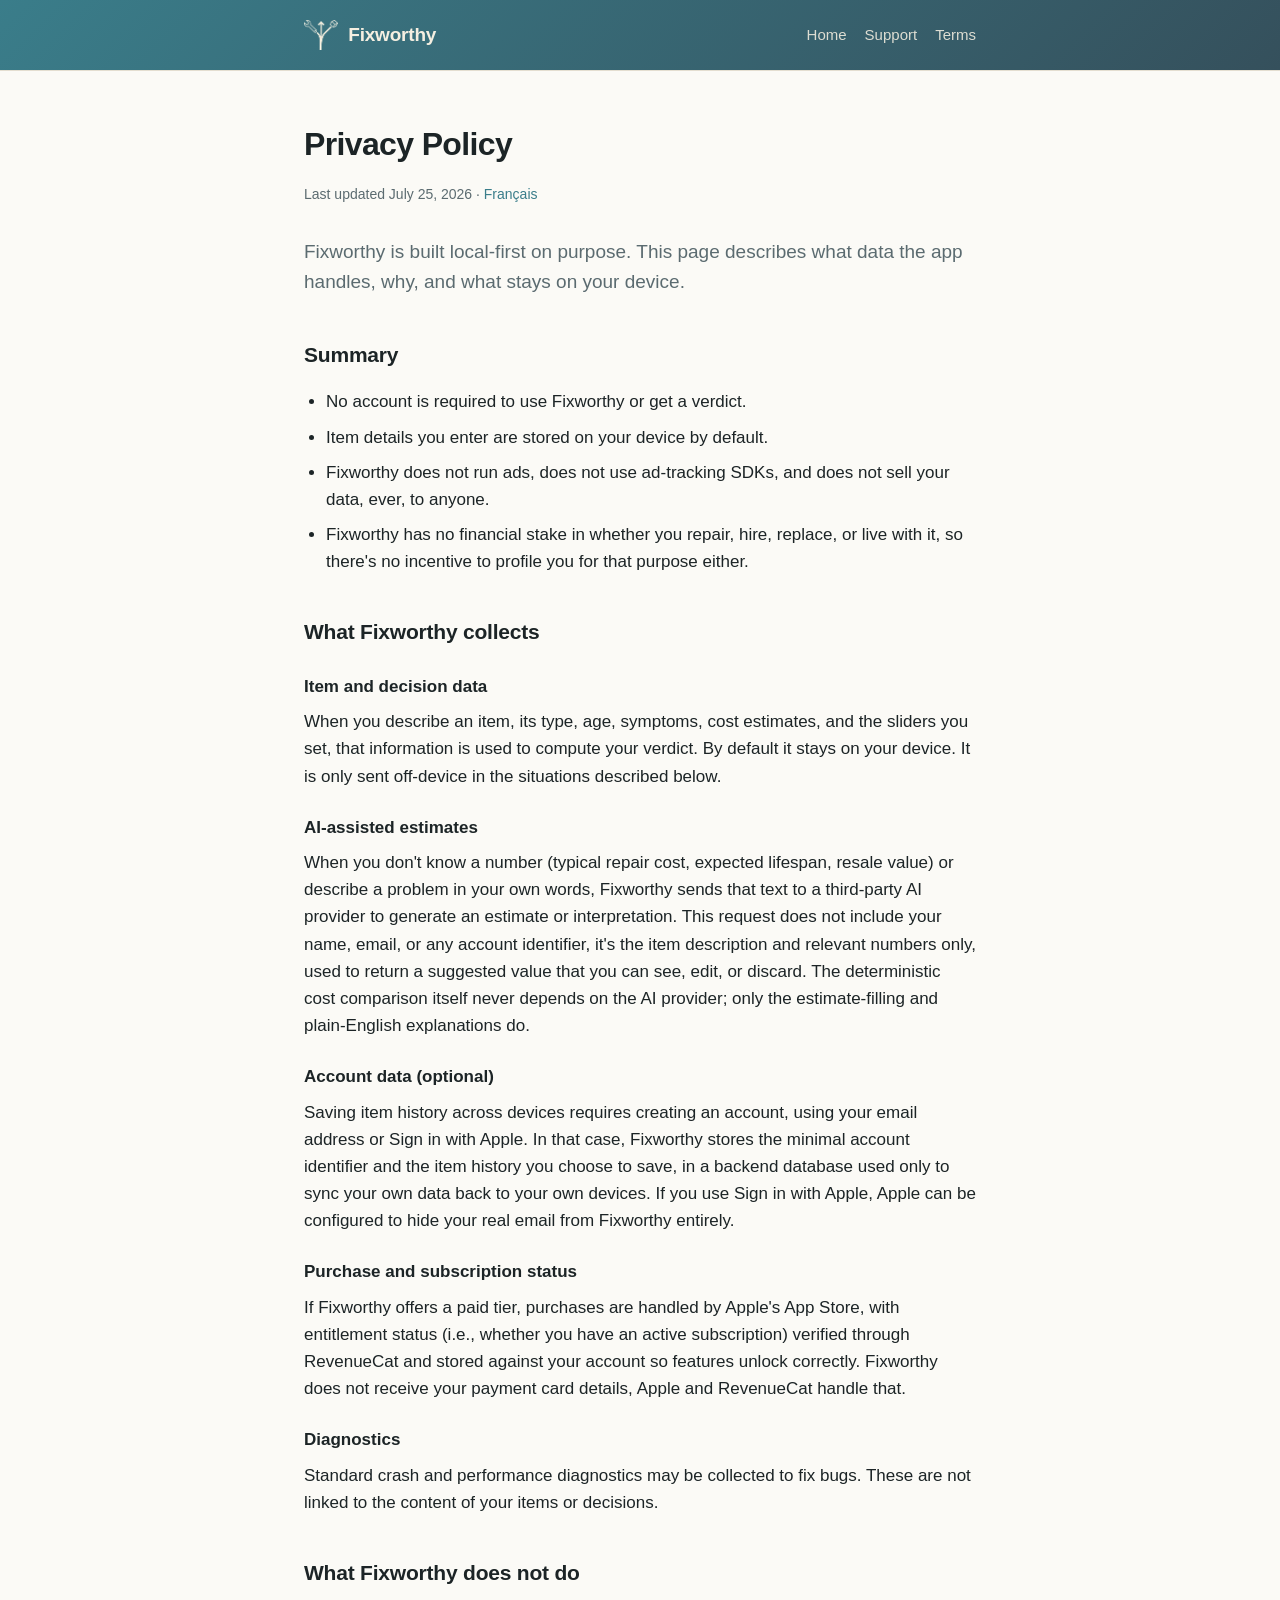
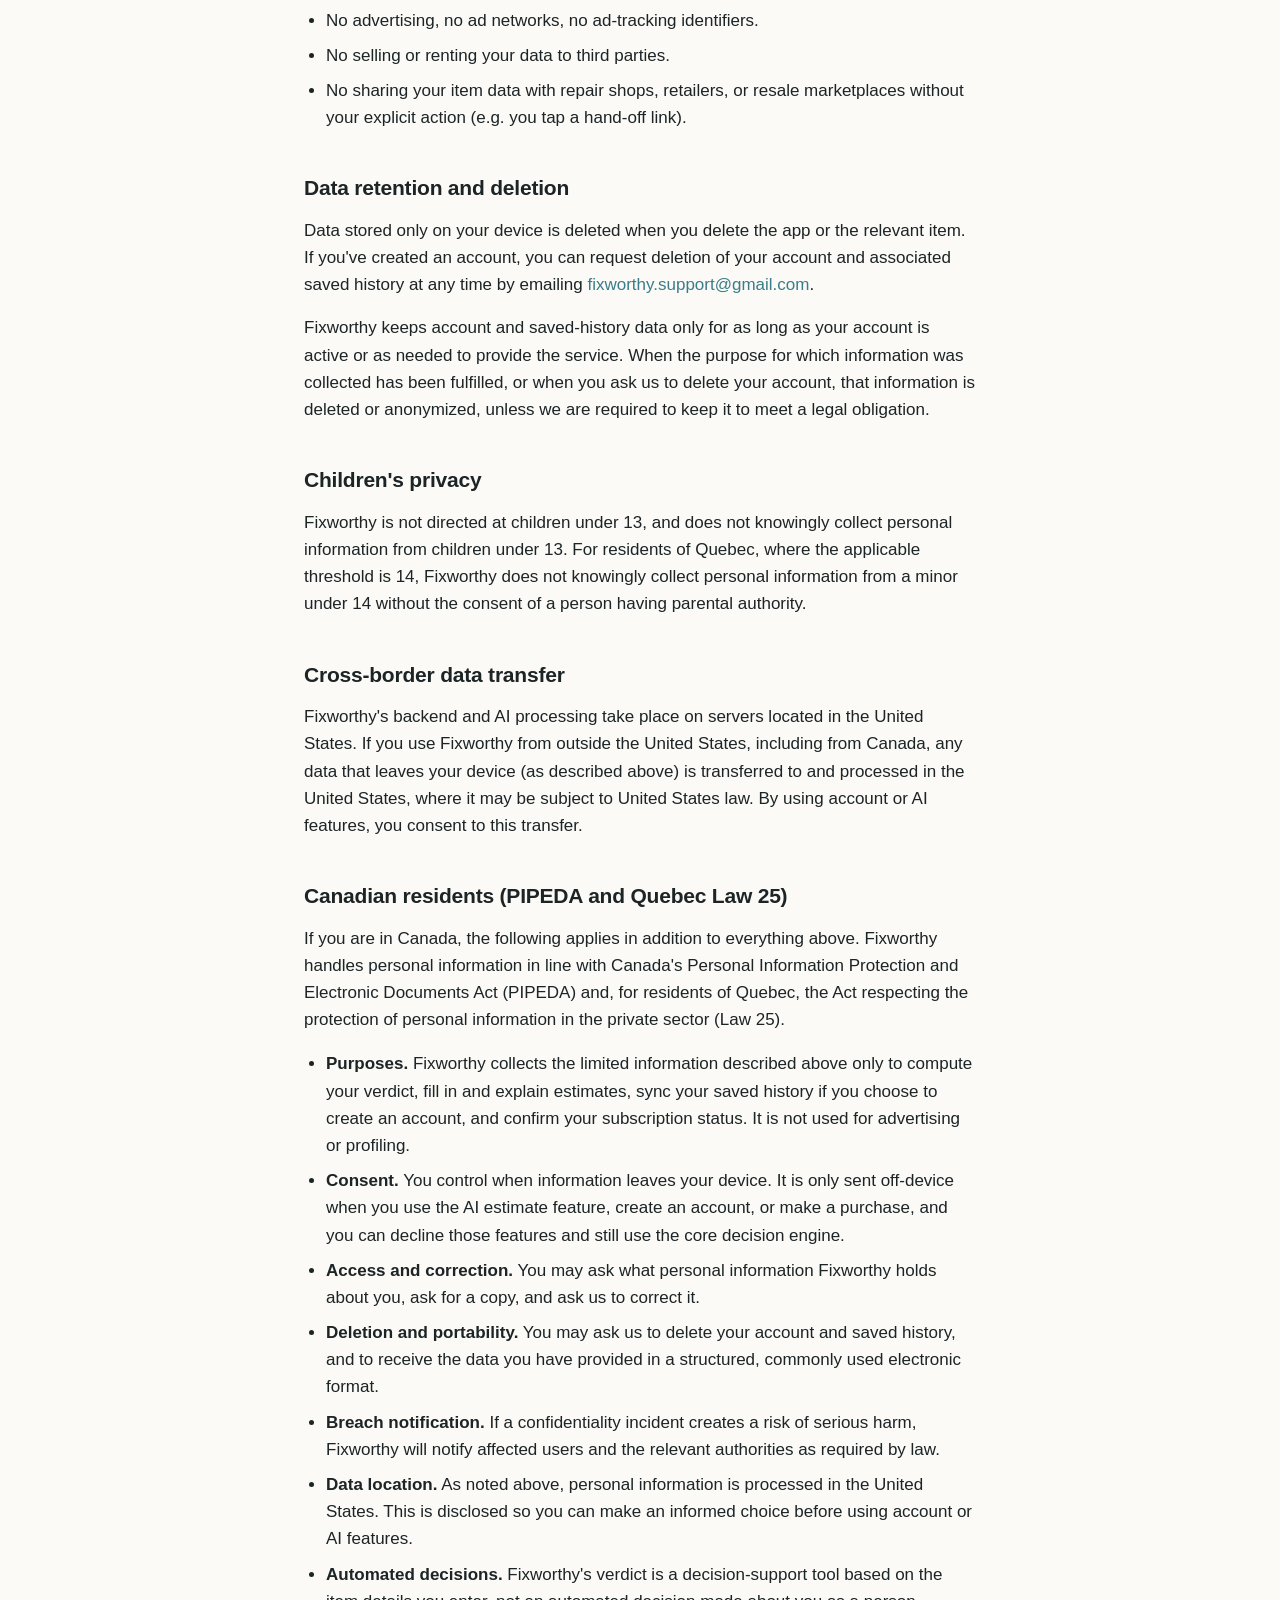
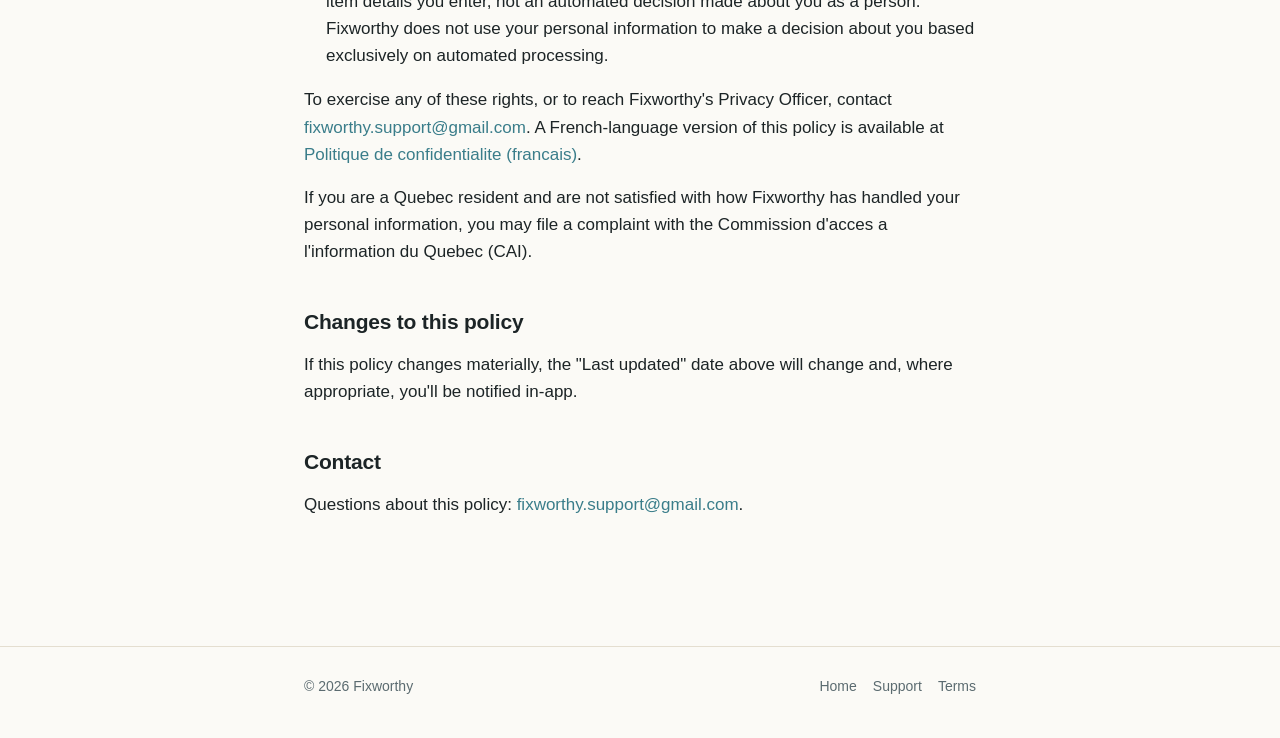
==== commit 1cd55ddb: "Add French (fr-CA) legal pages and Quebec Law 25 refinements" ====
--- a/privacy.html
+++ b/privacy.html
@@ -22,7 +22,7 @@
 
 <main>
   <h1>Privacy Policy</h1>
-  <p class="updated">Last updated July 24, 2026</p>
+  <p class="updated">Last updated July 25, 2026 &middot; <a href="privacy-fr.html">Fran&ccedil;ais</a></p>
 
   <p class="lede">
     Fixworthy is built local-first on purpose. This page describes what data
@@ -98,11 +98,21 @@
     your account and associated saved history at any time by emailing
     <a href="mailto:fixworthy.support@gmail.com">fixworthy.support@gmail.com</a>.
   </p>
+  <p>
+    Fixworthy keeps account and saved-history data only for as long as your
+    account is active or as needed to provide the service. When the purpose for
+    which information was collected has been fulfilled, or when you ask us to
+    delete your account, that information is deleted or anonymized, unless we
+    are required to keep it to meet a legal obligation.
+  </p>
 
   <h2>Children's privacy</h2>
   <p>
     Fixworthy is not directed at children under 13, and does not knowingly
-    collect personal information from children under 13.
+    collect personal information from children under 13. For residents of
+    Quebec, where the applicable threshold is 14, Fixworthy does not knowingly
+    collect personal information from a minor under 14 without the consent of a
+    person having parental authority.
   </p>
 
   <h2>Cross-border data transfer</h2>
@@ -130,13 +140,19 @@
     <li><strong>Deletion and portability.</strong> You may ask us to delete your account and saved history, and to receive the data you have provided in a structured, commonly used electronic format.</li>
     <li><strong>Breach notification.</strong> If a confidentiality incident creates a risk of serious harm, Fixworthy will notify affected users and the relevant authorities as required by law.</li>
     <li><strong>Data location.</strong> As noted above, personal information is processed in the United States. This is disclosed so you can make an informed choice before using account or AI features.</li>
+    <li><strong>Automated decisions.</strong> Fixworthy's verdict is a decision-support tool based on the item details you enter, not an automated decision made about you as a person. Fixworthy does not use your personal information to make a decision about you based exclusively on automated processing.</li>
   </ul>
   <p>
     To exercise any of these rights, or to reach Fixworthy's Privacy Officer,
     contact
     <a href="mailto:fixworthy.support@gmail.com">fixworthy.support@gmail.com</a>.
-    A French-language version of this policy is being prepared for Quebec
-    residents.
+    A French-language version of this policy is available at
+    <a href="privacy-fr.html">Politique de confidentialite (francais)</a>.
+  </p>
+  <p>
+    If you are a Quebec resident and are not satisfied with how Fixworthy has
+    handled your personal information, you may file a complaint with the
+    Commission d'acces a l'information du Quebec (CAI).
   </p>
 
   <h2>Changes to this policy</h2>
